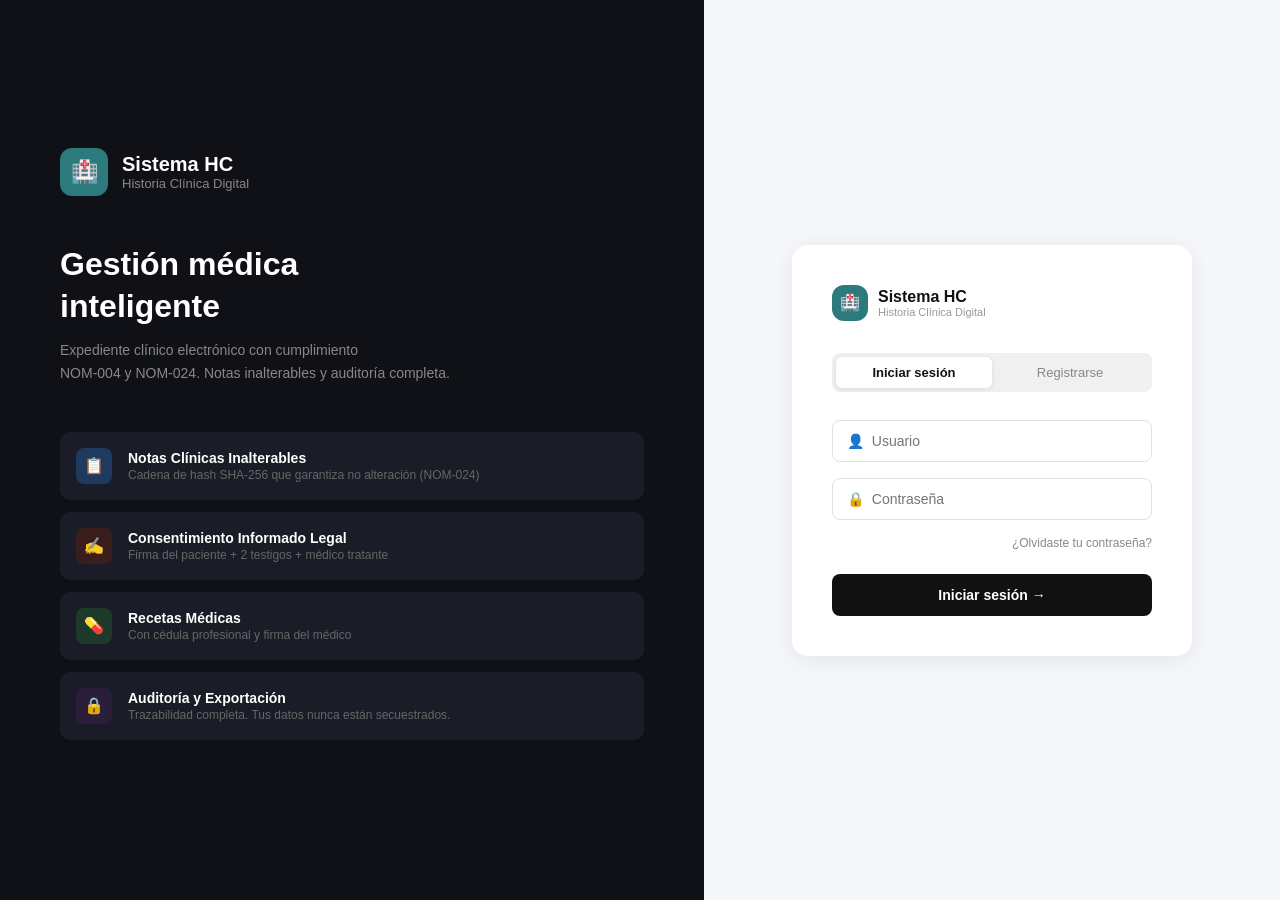
==== index.html @ fb15f599 "subir proyecto sin node_modules" ====
<!DOCTYPE html>
<html lang="es">
<head>
  <meta charset="UTF-8">
  <title>Sistema HC</title>
  <style>
    * { margin: 0; padding: 0; box-sizing: border-box; }
    body { font-family: Arial, sans-serif; display: flex; height: 100vh; }
    .izquierda { width: 55%; background: #0f1117; color: white; display: flex; flex-direction: column; justify-content: center; padding: 60px; }
    .logo { display: flex; align-items: center; gap: 14px; margin-bottom: 48px; }
    .logo-icono { width: 48px; height: 48px; background: #2c7a7b; border-radius: 12px; display: flex; align-items: center; justify-content: center; font-size: 22px; }
    .logo-texto h2 { font-size: 20px; font-weight: 700; }
    .logo-texto p { font-size: 13px; color: #888; }
    .titulo { font-size: 32px; font-weight: 700; margin-bottom: 12px; line-height: 1.3; }
    .subtitulo { font-size: 14px; color: #888; margin-bottom: 48px; line-height: 1.6; }
    .caracteristica { display: flex; align-items: center; gap: 16px; padding: 16px; border-radius: 10px; background: #1a1d27; margin-bottom: 12px; }
    .car-icono { width: 36px; height: 36px; border-radius: 8px; display: flex; align-items: center; justify-content: center; font-size: 16px; flex-shrink: 0; }
    .car-texto h4 { font-size: 14px; font-weight: 600; margin-bottom: 2px; }
    .car-texto p { font-size: 12px; color: #666; }
    .derecha { width: 45%; background: #f5f7fa; display: flex; align-items: center; justify-content: center; }
    .tarjeta { background: white; border-radius: 16px; padding: 40px; width: 400px; box-shadow: 0 4px 24px rgba(0,0,0,0.08); }
    .tarjeta-logo { display: flex; align-items: center; gap: 10px; margin-bottom: 32px; }
    .tarjeta-logo .logo-icono { width: 36px; height: 36px; font-size: 16px; }
    .tarjeta-logo h3 { font-size: 16px; font-weight: 700; color: #111; }
    .tarjeta-logo p { font-size: 11px; color: #999; }
    .tabs { display: flex; background: #f0f0f0; border-radius: 8px; padding: 4px; margin-bottom: 28px; }
    .tab { flex: 1; text-align: center; padding: 8px; border-radius: 6px; font-size: 13px; cursor: pointer; border: none; background: transparent; color: #888; }
    .tab.activo { background: white; color: #111; font-weight: 600; box-shadow: 0 1px 4px rgba(0,0,0,0.1); }
    .campo { margin-bottom: 16px; }
    .campo input, .campo select { width: 100%; padding: 12px 14px; border: 1.5px solid #e0e0e0; border-radius: 8px; font-size: 14px; outline: none; transition: border-color 0.2s; background: white; color: #333; }
    .campo input:focus, .campo select:focus { border-color: #2c7a7b; }
    .campo select { cursor: pointer; appearance: auto; }
    .campo-row { display: flex; gap: 10px; margin-bottom: 16px; }
    .campo-row .campo { flex: 1; margin-bottom: 0; }
    .olvide { text-align: right; font-size: 12px; color: #888; margin-bottom: 24px; cursor: pointer; }
    .btn-login { width: 100%; padding: 13px; background: #111; color: white; border: none; border-radius: 8px; font-size: 14px; font-weight: 600; cursor: pointer; transition: background 0.2s; }
    .btn-login:hover { background: #2c7a7b; }
    .btn-login:disabled { background: #999; cursor: not-allowed; }
    .error { background: #fff0f0; color: #c0392b; border-radius: 8px; padding: 10px 14px; font-size: 13px; margin-bottom: 16px; display: none; }
    .exito { background: #f0fff4; color: #27ae60; border-radius: 8px; padding: 10px 14px; font-size: 13px; margin-bottom: 16px; display: none; text-align: center; font-weight: 600; }
  </style>
</head>
<body>

  <div class="izquierda">
    <div class="logo">
      <div class="logo-icono">🏥</div>
      <div class="logo-texto"><h2>Sistema HC</h2><p>Historia Clínica Digital</p></div>
    </div>
    <h1 class="titulo">Gestión médica<br>inteligente</h1>
    <p class="subtitulo">Expediente clínico electrónico con cumplimiento<br>NOM-004 y NOM-024. Notas inalterables y auditoría completa.</p>
    <div class="caracteristica">
      <div class="car-icono" style="background:#1e3a5f">📋</div>
      <div class="car-texto"><h4>Notas Clínicas Inalterables</h4><p>Cadena de hash SHA-256 que garantiza no alteración (NOM-024)</p></div>
    </div>
    <div class="caracteristica">
      <div class="car-icono" style="background:#3a1e1e">✍️</div>
      <div class="car-texto"><h4>Consentimiento Informado Legal</h4><p>Firma del paciente + 2 testigos + médico tratante</p></div>
    </div>
    <div class="caracteristica">
      <div class="car-icono" style="background:#1e3a2a">💊</div>
      <div class="car-texto"><h4>Recetas Médicas</h4><p>Con cédula profesional y firma del médico</p></div>
    </div>
    <div class="caracteristica">
      <div class="car-icono" style="background:#2a1e3a">🔒</div>
      <div class="car-texto"><h4>Auditoría y Exportación</h4><p>Trazabilidad completa. Tus datos nunca están secuestrados.</p></div>
    </div>
  </div>

  <div class="derecha">
    <div class="tarjeta">
      <div class="tarjeta-logo">
        <div class="logo-icono">🏥</div>
        <div><h3>Sistema HC</h3><p>Historia Clínica Digital</p></div>
      </div>
      <div class="tabs">
        <button class="tab activo" id="tab-login" onclick="mostrarTab('login')">Iniciar sesión</button>
        <button class="tab" id="tab-registro" onclick="mostrarTab('registro')">Registrarse</button>
      </div>

      <div id="form-login">
        <div class="exito" id="exito-login"></div>
        <div class="error" id="error-login"></div>
        <div class="campo"><input type="text" id="login-usuario" placeholder="👤  Usuario"></div>
        <div class="campo"><input type="password" id="login-password" placeholder="🔒  Contraseña"></div>
        <div class="olvide" onclick="recuperarPassword()">¿Olvidaste tu contraseña?</div>
        <button class="btn-login" id="btn-login" onclick="login()">Iniciar sesión →</button>
      </div>

      <div id="form-registro" style="display:none">
        <div class="error" id="error-registro"></div>
        <div class="campo"><input type="text" id="reg-nombre" placeholder="👤  Nombre completo"></div>

        <div class="campo-row">
          <div class="campo">
            <select id="reg-titulo">
              <option value="" disabled selected>Título / Rol</option>
              <option value="Dr.">Dr. (Médico)</option>
              <option value="Dra.">Dra. (Médica)</option>
              <option value="Lic.">Lic. (Enfermería)</option>
              <option value="Sr.">Sr. (Otro)</option>
              <option value="Sra.">Sra. (Otro)</option>
            </select>
          </div>
          <div class="campo">
            <select id="reg-sexo">
              <option value="" disabled selected>Sexo</option>
              <option value="M">Masculino</option>
              <option value="F">Femenino</option>
            </select>
          </div>
        </div>

        <div class="campo" id="campo-cedula" style="display:none;">
          <input type="text" id="reg-cedula" placeholder="🎓  Cédula profesional">
        </div>

        <div class="campo"><input type="text" id="reg-usuario" placeholder="🏥  Usuario"></div>
        <div class="campo"><input type="password" id="reg-password" placeholder="🔒  Contraseña (mín. 6 caracteres)"></div>
        <div class="campo"><input type="password" id="reg-confirmar" placeholder="🔒  Confirmar contraseña"></div>
        <button class="btn-login" id="btn-registro" onclick="registro()">Crear cuenta →</button>
      </div>
    </div>
  </div>

  <script>
    document.querySelectorAll('input, select').forEach(el => {
      el.addEventListener('input', () => {
        document.getElementById('error-login').style.display = 'none';
        document.getElementById('error-registro').style.display = 'none';
        document.getElementById('exito-login').style.display = 'none';
      });
      el.addEventListener('change', () => {
        document.getElementById('error-registro').style.display = 'none';
      });
    });

    // Mostrar/ocultar cédula según título
    document.getElementById('reg-titulo').addEventListener('change', function() {
      const esMedico = this.value === 'Dr.' || this.value === 'Dra.';
      document.getElementById('campo-cedula').style.display = esMedico ? 'block' : 'none';
      if (!esMedico) document.getElementById('reg-cedula').value = '';
    });

    function mostrarTab(cual) {
      document.getElementById('tab-login').classList.toggle('activo', cual === 'login');
      document.getElementById('tab-registro').classList.toggle('activo', cual === 'registro');
      document.getElementById('form-login').style.display = cual === 'login' ? 'block' : 'none';
      document.getElementById('form-registro').style.display = cual === 'registro' ? 'block' : 'none';
      document.querySelectorAll('#form-login input, #form-registro input').forEach(i => i.value = '');
      document.querySelectorAll('#form-registro select').forEach(s => s.selectedIndex = 0);
      document.getElementById('campo-cedula').style.display = 'none';
      document.getElementById('error-login').style.display = 'none';
      document.getElementById('error-registro').style.display = 'none';
      if (cual === 'registro') document.getElementById('exito-login').style.display = 'none';
    }

    async function login() {
      const usuario = document.getElementById('login-usuario').value.trim();
      const password = document.getElementById('login-password').value;
      const error = document.getElementById('error-login');
      const btn = document.getElementById('btn-login');
      if (!usuario || !password) { error.textContent = 'Llena todos los campos.'; error.style.display = 'block'; return; }
      btn.disabled = true; btn.textContent = 'Verificando...';
      try {
        const res = await window.api.login(usuario, password);
        if (res.ok) { await window.api.irA('dashboard.html'); }
        else { error.textContent = res.error; error.style.display = 'block'; }
      } catch (e) { error.textContent = 'Error de conexión.'; error.style.display = 'block'; }
      finally { btn.disabled = false; btn.textContent = 'Iniciar sesión →'; }
    }

    async function registro() {
      const nombre = document.getElementById('reg-nombre').value.trim();
      const titulo = document.getElementById('reg-titulo').value;
      const sexo = document.getElementById('reg-sexo').value;
      const cedula = document.getElementById('reg-cedula').value.trim();
      const usuario = document.getElementById('reg-usuario').value.trim();
      const password = document.getElementById('reg-password').value;
      const confirmar = document.getElementById('reg-confirmar').value;
      const error = document.getElementById('error-registro');
      const btn = document.getElementById('btn-registro');

      if (!nombre || !titulo || !sexo || !usuario || !password || !confirmar) {
        error.textContent = 'Llena todos los campos obligatorios.'; error.style.display = 'block'; return;
      }
      const esMedico = titulo === 'Dr.' || titulo === 'Dra.';
      if (esMedico && !cedula) {
        error.textContent = 'La cédula profesional es obligatoria para médicos.'; error.style.display = 'block'; return;
      }

      btn.disabled = true; btn.textContent = 'Creando...';
      try {
        const res = await window.api.registro({ nombre, usuario, password, confirmar, cedula, titulo, sexo });
        if (res.ok) {
          mostrarTab('login');
          const exito = document.getElementById('exito-login');
          exito.textContent = '¡Cuenta creada! Ya puedes ingresar.';
          exito.style.display = 'block';
        } else { error.textContent = res.error; error.style.display = 'block'; }
      } catch (e) { error.textContent = 'Error de conexión.'; error.style.display = 'block'; }
      finally { btn.disabled = false; btn.textContent = 'Crear cuenta →'; }
    }

    function recuperarPassword() {
      const error = document.getElementById('error-login');
      error.textContent = 'Contacte al administrador del sistema.';
      error.style.display = 'block';
    }

    document.getElementById('login-password').addEventListener('keydown', (e) => { if (e.key === 'Enter') login(); });
    document.getElementById('reg-confirmar').addEventListener('keydown', (e) => { if (e.key === 'Enter') registro(); });
  </script>
</body>
</html>
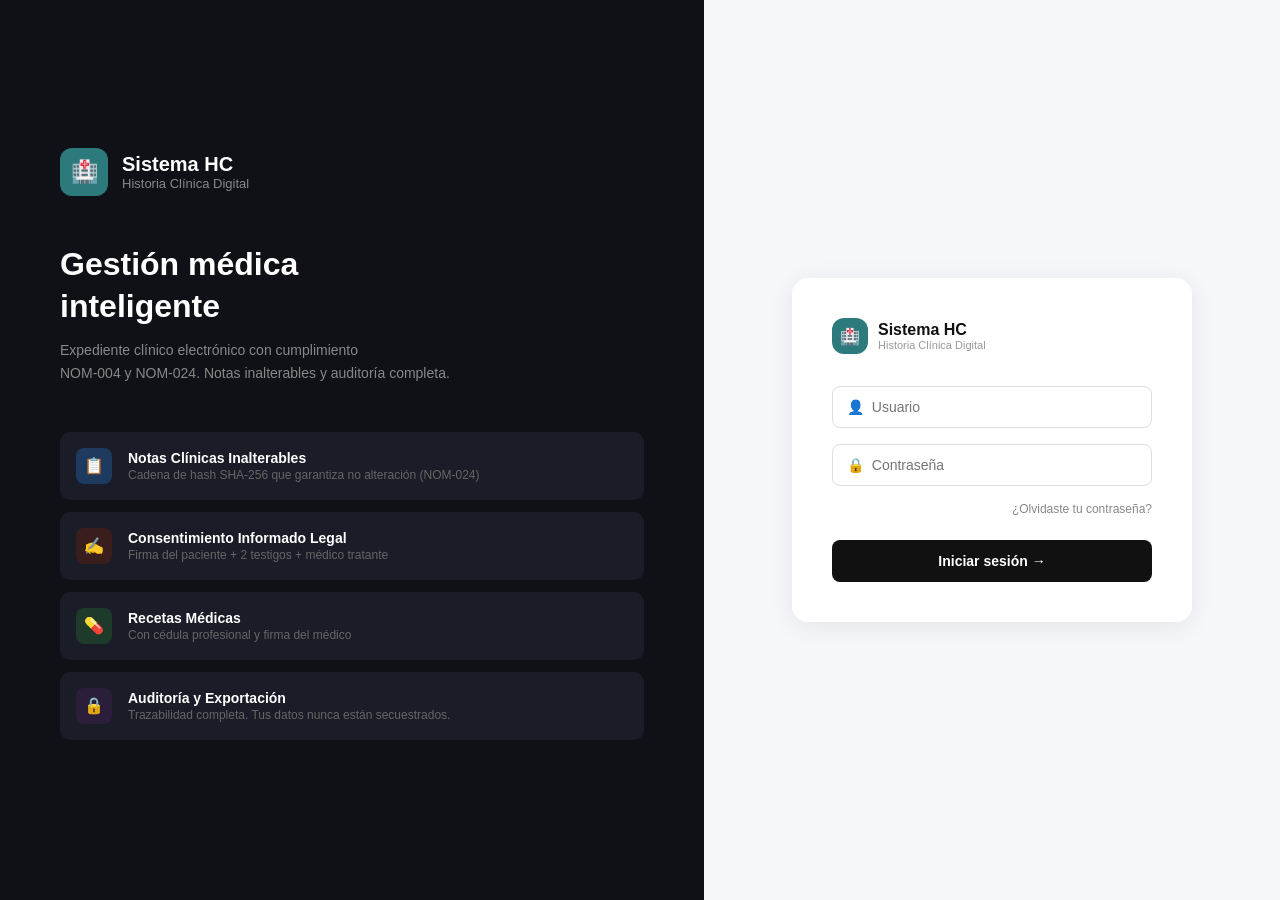
==== commit 8b85066d: "Fix critical login crash, restrict registration to admin only, harden security Agent-Logs-Url: https" ====
--- a/index.html
+++ b/index.html
@@ -23,9 +23,6 @@
     .tarjeta-logo .logo-icono { width: 36px; height: 36px; font-size: 16px; }
     .tarjeta-logo h3 { font-size: 16px; font-weight: 700; color: #111; }
     .tarjeta-logo p { font-size: 11px; color: #999; }
-    .tabs { display: flex; background: #f0f0f0; border-radius: 8px; padding: 4px; margin-bottom: 28px; }
-    .tab { flex: 1; text-align: center; padding: 8px; border-radius: 6px; font-size: 13px; cursor: pointer; border: none; background: transparent; color: #888; }
-    .tab.activo { background: white; color: #111; font-weight: 600; box-shadow: 0 1px 4px rgba(0,0,0,0.1); }
     .campo { margin-bottom: 16px; }
     .campo input, .campo select { width: 100%; padding: 12px 14px; border: 1.5px solid #e0e0e0; border-radius: 8px; font-size: 14px; outline: none; transition: border-color 0.2s; background: white; color: #333; }
     .campo input:focus, .campo select:focus { border-color: #2c7a7b; }
@@ -73,11 +70,6 @@
         <div class="logo-icono">🏥</div>
         <div><h3>Sistema HC</h3><p>Historia Clínica Digital</p></div>
       </div>
-      <div class="tabs">
-        <button class="tab activo" id="tab-login" onclick="mostrarTab('login')">Iniciar sesión</button>
-        <button class="tab" id="tab-registro" onclick="mostrarTab('registro')">Registrarse</button>
-      </div>
-
       <div id="form-login">
         <div class="exito" id="exito-login"></div>
         <div class="error" id="error-login"></div>
@@ -86,74 +78,16 @@
         <div class="olvide" onclick="recuperarPassword()">¿Olvidaste tu contraseña?</div>
         <button class="btn-login" id="btn-login" onclick="login()">Iniciar sesión →</button>
       </div>
-
-      <div id="form-registro" style="display:none">
-        <div class="error" id="error-registro"></div>
-        <div class="campo"><input type="text" id="reg-nombre" placeholder="👤  Nombre completo"></div>
-
-        <div class="campo-row">
-          <div class="campo">
-            <select id="reg-titulo">
-              <option value="" disabled selected>Título / Rol</option>
-              <option value="Dr.">Dr. (Médico)</option>
-              <option value="Dra.">Dra. (Médica)</option>
-              <option value="Lic.">Lic. (Enfermería)</option>
-              <option value="Sr.">Sr. (Otro)</option>
-              <option value="Sra.">Sra. (Otro)</option>
-            </select>
-          </div>
-          <div class="campo">
-            <select id="reg-sexo">
-              <option value="" disabled selected>Sexo</option>
-              <option value="M">Masculino</option>
-              <option value="F">Femenino</option>
-            </select>
-          </div>
-        </div>
-
-        <div class="campo" id="campo-cedula" style="display:none;">
-          <input type="text" id="reg-cedula" placeholder="🎓  Cédula profesional">
-        </div>
-
-        <div class="campo"><input type="text" id="reg-usuario" placeholder="🏥  Usuario"></div>
-        <div class="campo"><input type="password" id="reg-password" placeholder="🔒  Contraseña (mín. 6 caracteres)"></div>
-        <div class="campo"><input type="password" id="reg-confirmar" placeholder="🔒  Confirmar contraseña"></div>
-        <button class="btn-login" id="btn-registro" onclick="registro()">Crear cuenta →</button>
-      </div>
     </div>
   </div>
 
   <script>
-    document.querySelectorAll('input, select').forEach(el => {
+    document.querySelectorAll('input').forEach(el => {
       el.addEventListener('input', () => {
         document.getElementById('error-login').style.display = 'none';
-        document.getElementById('error-registro').style.display = 'none';
         document.getElementById('exito-login').style.display = 'none';
       });
-      el.addEventListener('change', () => {
-        document.getElementById('error-registro').style.display = 'none';
-      });
     });
-
-    // Mostrar/ocultar cédula según título
-    document.getElementById('reg-titulo').addEventListener('change', function() {
-      const esMedico = this.value === 'Dr.' || this.value === 'Dra.';
-      document.getElementById('campo-cedula').style.display = esMedico ? 'block' : 'none';
-      if (!esMedico) document.getElementById('reg-cedula').value = '';
-    });
-
-    function mostrarTab(cual) {
-      document.getElementById('tab-login').classList.toggle('activo', cual === 'login');
-      document.getElementById('tab-registro').classList.toggle('activo', cual === 'registro');
-      document.getElementById('form-login').style.display = cual === 'login' ? 'block' : 'none';
-      document.getElementById('form-registro').style.display = cual === 'registro' ? 'block' : 'none';
-      document.querySelectorAll('#form-login input, #form-registro input').forEach(i => i.value = '');
-      document.querySelectorAll('#form-registro select').forEach(s => s.selectedIndex = 0);
-      document.getElementById('campo-cedula').style.display = 'none';
-      document.getElementById('error-login').style.display = 'none';
-      document.getElementById('error-registro').style.display = 'none';
-      if (cual === 'registro') document.getElementById('exito-login').style.display = 'none';
-    }
 
     async function login() {
       const usuario = document.getElementById('login-usuario').value.trim();
@@ -170,38 +104,6 @@
       finally { btn.disabled = false; btn.textContent = 'Iniciar sesión →'; }
     }
 
-    async function registro() {
-      const nombre = document.getElementById('reg-nombre').value.trim();
-      const titulo = document.getElementById('reg-titulo').value;
-      const sexo = document.getElementById('reg-sexo').value;
-      const cedula = document.getElementById('reg-cedula').value.trim();
-      const usuario = document.getElementById('reg-usuario').value.trim();
-      const password = document.getElementById('reg-password').value;
-      const confirmar = document.getElementById('reg-confirmar').value;
-      const error = document.getElementById('error-registro');
-      const btn = document.getElementById('btn-registro');
-
-      if (!nombre || !titulo || !sexo || !usuario || !password || !confirmar) {
-        error.textContent = 'Llena todos los campos obligatorios.'; error.style.display = 'block'; return;
-      }
-      const esMedico = titulo === 'Dr.' || titulo === 'Dra.';
-      if (esMedico && !cedula) {
-        error.textContent = 'La cédula profesional es obligatoria para médicos.'; error.style.display = 'block'; return;
-      }
-
-      btn.disabled = true; btn.textContent = 'Creando...';
-      try {
-        const res = await window.api.registro({ nombre, usuario, password, confirmar, cedula, titulo, sexo });
-        if (res.ok) {
-          mostrarTab('login');
-          const exito = document.getElementById('exito-login');
-          exito.textContent = '¡Cuenta creada! Ya puedes ingresar.';
-          exito.style.display = 'block';
-        } else { error.textContent = res.error; error.style.display = 'block'; }
-      } catch (e) { error.textContent = 'Error de conexión.'; error.style.display = 'block'; }
-      finally { btn.disabled = false; btn.textContent = 'Crear cuenta →'; }
-    }
-
     function recuperarPassword() {
       const error = document.getElementById('error-login');
       error.textContent = 'Contacte al administrador del sistema.';
@@ -209,7 +111,6 @@
     }
 
     document.getElementById('login-password').addEventListener('keydown', (e) => { if (e.key === 'Enter') login(); });
-    document.getElementById('reg-confirmar').addEventListener('keydown', (e) => { if (e.key === 'Enter') registro(); });
   </script>
 </body>
 </html>
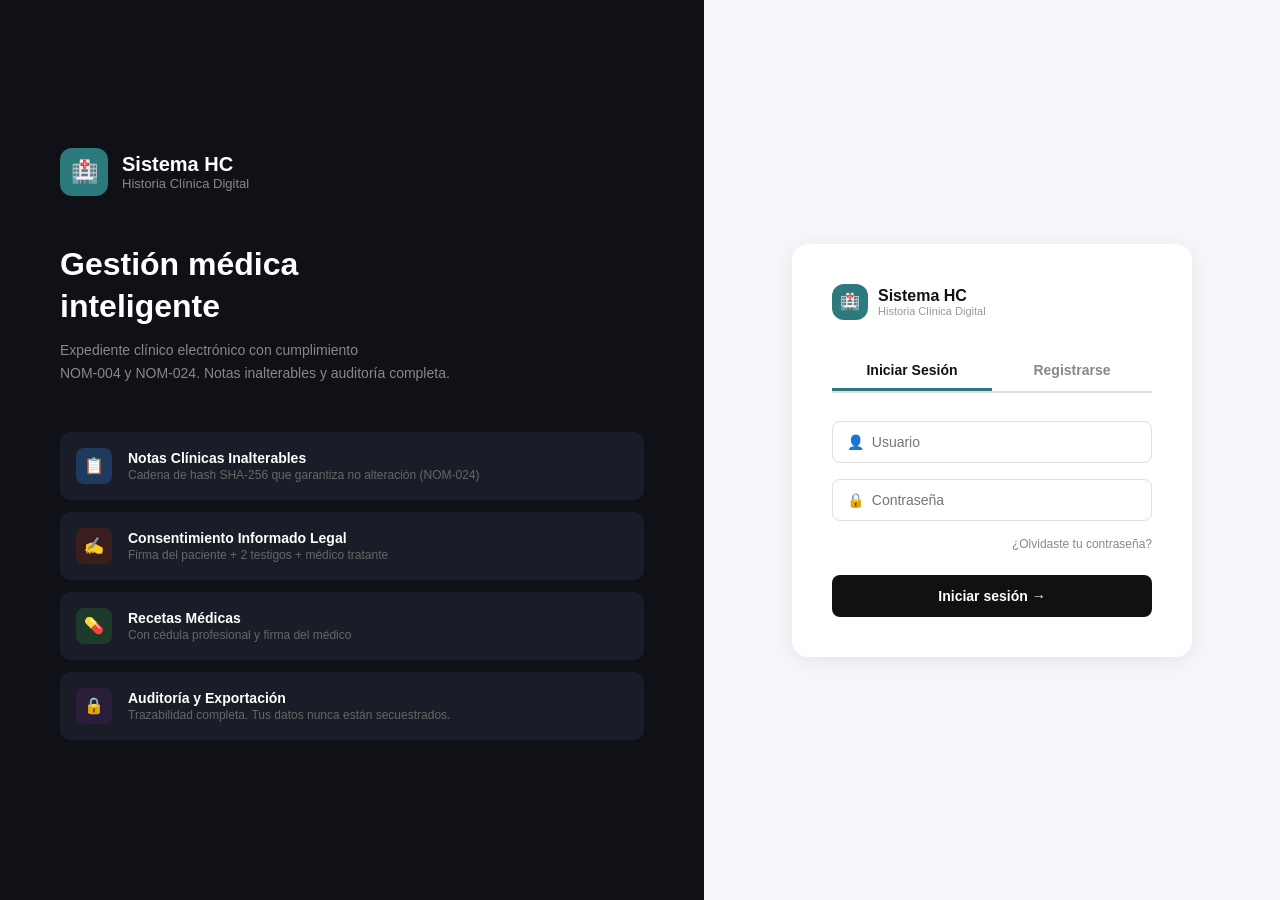
==== commit 981343bb: "fix: remove pipe validation, add registration flow with approval, user management Agent-Logs-Url: ht" ====
--- a/index.html
+++ b/index.html
@@ -29,6 +29,10 @@
     .campo select { cursor: pointer; appearance: auto; }
     .campo-row { display: flex; gap: 10px; margin-bottom: 16px; }
     .campo-row .campo { flex: 1; margin-bottom: 0; }
+    .tabs { display: flex; gap: 0; margin-bottom: 28px; border-bottom: 2px solid #e0e0e0; }
+    .tab-btn { flex: 1; padding: 10px; background: none; border: none; font-size: 14px; font-weight: 600; color: #888; cursor: pointer; border-bottom: 3px solid transparent; transition: all 0.2s; }
+    .tab-btn.activo { color: #111; border-bottom-color: #2c7a7b; }
+    .tab-btn:hover { color: #2c7a7b; }
     .olvide { text-align: right; font-size: 12px; color: #888; margin-bottom: 24px; cursor: pointer; }
     .btn-login { width: 100%; padding: 13px; background: #111; color: white; border: none; border-radius: 8px; font-size: 14px; font-weight: 600; cursor: pointer; transition: background 0.2s; }
     .btn-login:hover { background: #2c7a7b; }
@@ -70,6 +74,10 @@
         <div class="logo-icono">🏥</div>
         <div><h3>Sistema HC</h3><p>Historia Clínica Digital</p></div>
       </div>
+      <div class="tabs">
+        <button class="tab-btn activo" id="tab-login-btn" onclick="cambiarFormulario('login')">Iniciar Sesión</button>
+        <button class="tab-btn" id="tab-registro-btn" onclick="cambiarFormulario('registro')">Registrarse</button>
+      </div>
       <div id="form-login">
         <div class="exito" id="exito-login"></div>
         <div class="error" id="error-login"></div>
@@ -78,15 +86,66 @@
         <div class="olvide" onclick="recuperarPassword()">¿Olvidaste tu contraseña?</div>
         <button class="btn-login" id="btn-login" onclick="login()">Iniciar sesión →</button>
       </div>
+      <div id="form-registro" style="display:none;">
+        <div class="exito" id="exito-registro"></div>
+        <div class="error" id="error-registro"></div>
+        <div class="campo"><input type="text" id="reg-nombre" placeholder="👤  Nombre completo"></div>
+        <div class="campo-row">
+          <div class="campo">
+            <select id="reg-titulo">
+              <option value="" disabled selected>Título...</option>
+              <option value="Dr.">Dr. (Médico)</option>
+              <option value="Dra.">Dra. (Médica)</option>
+              <option value="Lic.">Lic. (Enfermería)</option>
+              <option value="Secretaria">Secretaria</option>
+              <option value="Sr.">Sr.</option>
+              <option value="Sra.">Sra.</option>
+            </select>
+          </div>
+          <div class="campo">
+            <select id="reg-sexo">
+              <option value="" disabled selected>Sexo...</option>
+              <option value="M">Masculino</option>
+              <option value="F">Femenino</option>
+            </select>
+          </div>
+        </div>
+        <div class="campo" id="reg-campo-cedula" style="display:none;"><input type="text" id="reg-cedula" placeholder="🏷️  Cédula Profesional"></div>
+        <div class="campo"><input type="text" id="reg-usuario" placeholder="🔤  Nombre de usuario"></div>
+        <div class="campo"><input type="password" id="reg-password" placeholder="🔒  Contraseña (mín. 8 car., 1 letra, 1 número)"></div>
+        <div class="campo"><input type="password" id="reg-confirmar" placeholder="🔒  Confirmar contraseña"></div>
+        <button class="btn-login" id="btn-registro" onclick="registrarse()">Crear Cuenta →</button>
+      </div>
     </div>
   </div>
 
   <script>
+    function cambiarFormulario(form) {
+      const isLogin = form === 'login';
+      document.getElementById('form-login').style.display = isLogin ? 'block' : 'none';
+      document.getElementById('form-registro').style.display = isLogin ? 'none' : 'block';
+      document.getElementById('tab-login-btn').classList.toggle('activo', isLogin);
+      document.getElementById('tab-registro-btn').classList.toggle('activo', !isLogin);
+      document.getElementById('error-login').style.display = 'none';
+      document.getElementById('error-registro').style.display = 'none';
+      document.getElementById('exito-login').style.display = 'none';
+      document.getElementById('exito-registro').style.display = 'none';
+    }
+
     document.querySelectorAll('input').forEach(el => {
       el.addEventListener('input', () => {
         document.getElementById('error-login').style.display = 'none';
         document.getElementById('exito-login').style.display = 'none';
+        document.getElementById('error-registro').style.display = 'none';
+        document.getElementById('exito-registro').style.display = 'none';
       });
+    });
+
+    // Show/hide cédula field in registration
+    document.getElementById('reg-titulo').addEventListener('change', function() {
+      const esMedico = this.value === 'Dr.' || this.value === 'Dra.';
+      document.getElementById('reg-campo-cedula').style.display = esMedico ? 'block' : 'none';
+      if (!esMedico) document.getElementById('reg-cedula').value = '';
     });
 
     async function login() {
@@ -104,6 +163,37 @@
       finally { btn.disabled = false; btn.textContent = 'Iniciar sesión →'; }
     }
 
+    async function registrarse() {
+      const error = document.getElementById('error-registro');
+      const exito = document.getElementById('exito-registro');
+      const btn = document.getElementById('btn-registro');
+      const nombre = document.getElementById('reg-nombre').value.trim();
+      const titulo = document.getElementById('reg-titulo').value;
+      const sexo = document.getElementById('reg-sexo').value;
+      const cedula = document.getElementById('reg-cedula').value.trim();
+      const usuario = document.getElementById('reg-usuario').value.trim();
+      const password = document.getElementById('reg-password').value;
+      const confirmar = document.getElementById('reg-confirmar').value;
+      if (!nombre || !titulo || !sexo || !usuario || !password || !confirmar) {
+        error.textContent = 'Llena todos los campos obligatorios.'; error.style.display = 'block'; return;
+      }
+      btn.disabled = true; btn.textContent = 'Creando cuenta...';
+      try {
+        const res = await window.api.registro({ nombre, usuario, password, confirmar, cedula, titulo, sexo });
+        if (res.ok) {
+          document.getElementById('reg-nombre').value = '';
+          document.getElementById('reg-usuario').value = '';
+          document.getElementById('reg-password').value = '';
+          document.getElementById('reg-confirmar').value = '';
+          document.getElementById('reg-cedula').value = '';
+          exito.textContent = res.mensaje || 'Cuenta creada. Un administrador debe aprobar tu acceso.';
+          exito.style.display = 'block';
+          setTimeout(() => cambiarFormulario('login'), 4000);
+        } else { error.textContent = res.error; error.style.display = 'block'; }
+      } catch (e) { error.textContent = 'Error de conexión.'; error.style.display = 'block'; }
+      finally { btn.disabled = false; btn.textContent = 'Crear Cuenta →'; }
+    }
+
     function recuperarPassword() {
       const error = document.getElementById('error-login');
       error.textContent = 'Contacte al administrador del sistema.';
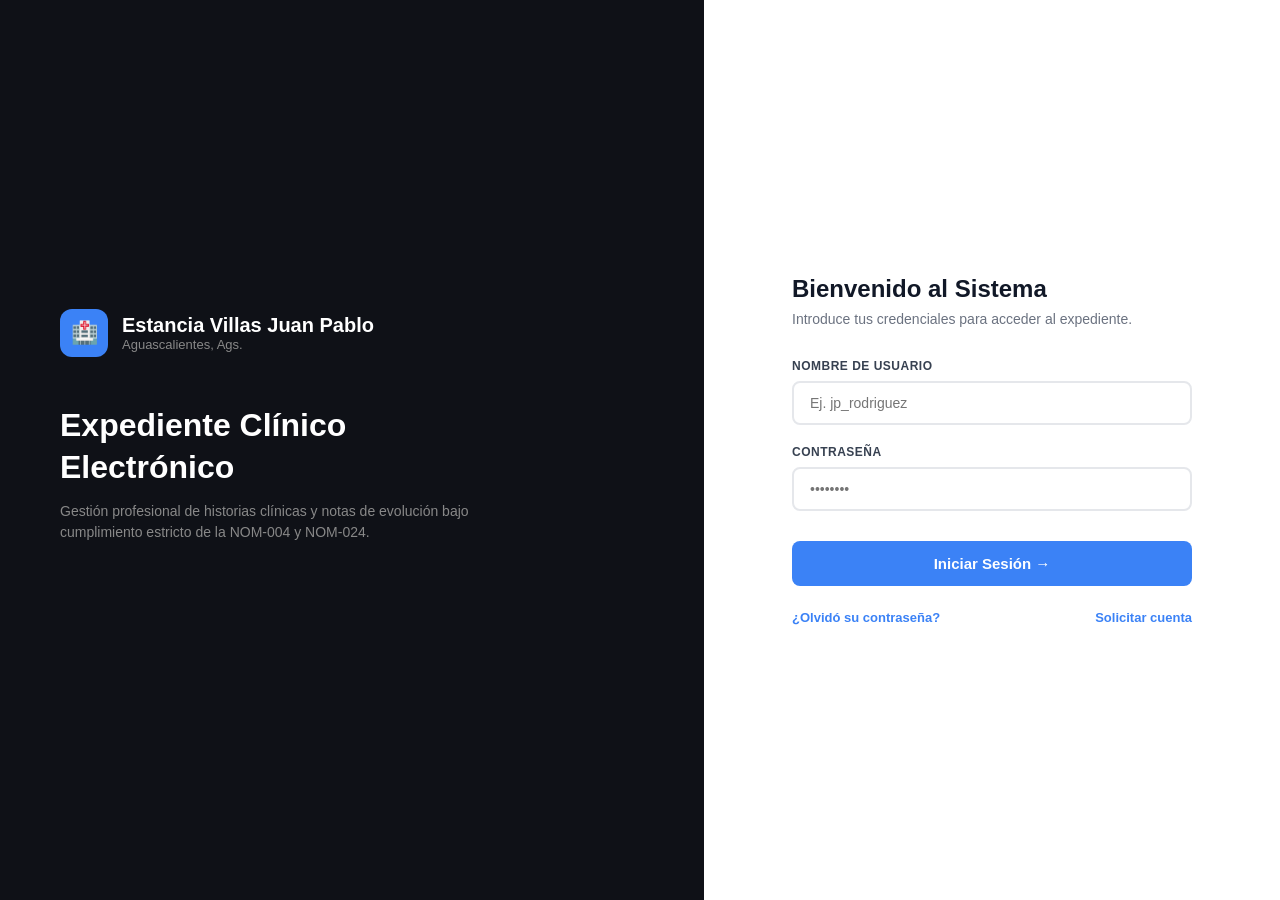
==== commit 1ffdcfc6: "feat: Reestructuración final de carpetas, limpieza de HTML y rutas corregidas" ====
--- a/index.html
+++ b/index.html
@@ -2,205 +2,110 @@
 <html lang="es">
 <head>
   <meta charset="UTF-8">
-  <title>Sistema HC</title>
-  <style>
-    * { margin: 0; padding: 0; box-sizing: border-box; }
-    body { font-family: Arial, sans-serif; display: flex; height: 100vh; }
-    .izquierda { width: 55%; background: #0f1117; color: white; display: flex; flex-direction: column; justify-content: center; padding: 60px; }
-    .logo { display: flex; align-items: center; gap: 14px; margin-bottom: 48px; }
-    .logo-icono { width: 48px; height: 48px; background: #2c7a7b; border-radius: 12px; display: flex; align-items: center; justify-content: center; font-size: 22px; }
-    .logo-texto h2 { font-size: 20px; font-weight: 700; }
-    .logo-texto p { font-size: 13px; color: #888; }
-    .titulo { font-size: 32px; font-weight: 700; margin-bottom: 12px; line-height: 1.3; }
-    .subtitulo { font-size: 14px; color: #888; margin-bottom: 48px; line-height: 1.6; }
-    .caracteristica { display: flex; align-items: center; gap: 16px; padding: 16px; border-radius: 10px; background: #1a1d27; margin-bottom: 12px; }
-    .car-icono { width: 36px; height: 36px; border-radius: 8px; display: flex; align-items: center; justify-content: center; font-size: 16px; flex-shrink: 0; }
-    .car-texto h4 { font-size: 14px; font-weight: 600; margin-bottom: 2px; }
-    .car-texto p { font-size: 12px; color: #666; }
-    .derecha { width: 45%; background: #f5f7fa; display: flex; align-items: center; justify-content: center; }
-    .tarjeta { background: white; border-radius: 16px; padding: 40px; width: 400px; box-shadow: 0 4px 24px rgba(0,0,0,0.08); }
-    .tarjeta-logo { display: flex; align-items: center; gap: 10px; margin-bottom: 32px; }
-    .tarjeta-logo .logo-icono { width: 36px; height: 36px; font-size: 16px; }
-    .tarjeta-logo h3 { font-size: 16px; font-weight: 700; color: #111; }
-    .tarjeta-logo p { font-size: 11px; color: #999; }
-    .campo { margin-bottom: 16px; }
-    .campo input, .campo select { width: 100%; padding: 12px 14px; border: 1.5px solid #e0e0e0; border-radius: 8px; font-size: 14px; outline: none; transition: border-color 0.2s; background: white; color: #333; }
-    .campo input:focus, .campo select:focus { border-color: #2c7a7b; }
-    .campo select { cursor: pointer; appearance: auto; }
-    .campo-row { display: flex; gap: 10px; margin-bottom: 16px; }
-    .campo-row .campo { flex: 1; margin-bottom: 0; }
-    .tabs { display: flex; gap: 0; margin-bottom: 28px; border-bottom: 2px solid #e0e0e0; }
-    .tab-btn { flex: 1; padding: 10px; background: none; border: none; font-size: 14px; font-weight: 600; color: #888; cursor: pointer; border-bottom: 3px solid transparent; transition: all 0.2s; }
-    .tab-btn.activo { color: #111; border-bottom-color: #2c7a7b; }
-    .tab-btn:hover { color: #2c7a7b; }
-    .olvide { text-align: right; font-size: 12px; color: #888; margin-bottom: 24px; cursor: pointer; }
-    .btn-login { width: 100%; padding: 13px; background: #111; color: white; border: none; border-radius: 8px; font-size: 14px; font-weight: 600; cursor: pointer; transition: background 0.2s; }
-    .btn-login:hover { background: #2c7a7b; }
-    .btn-login:disabled { background: #999; cursor: not-allowed; }
-    .error { background: #fff0f0; color: #c0392b; border-radius: 8px; padding: 10px 14px; font-size: 13px; margin-bottom: 16px; display: none; }
-    .exito { background: #f0fff4; color: #27ae60; border-radius: 8px; padding: 10px 14px; font-size: 13px; margin-bottom: 16px; display: none; text-align: center; font-weight: 600; }
-  </style>
+  <meta name="viewport" content="width=device-width, initial-scale=1.0">
+  <title>Estancia Villas Juan Pablo - Ingreso</title>
+  <link rel="stylesheet" href="./assets/css/login.css">
 </head>
 <body>
 
   <div class="izquierda">
     <div class="logo">
       <div class="logo-icono">🏥</div>
-      <div class="logo-texto"><h2>Sistema HC</h2><p>Historia Clínica Digital</p></div>
+      <div class="logo-texto">
+        <h2>Estancia Villas Juan Pablo</h2>
+        <p>Aguascalientes, Ags.</p>
+      </div>
     </div>
-    <h1 class="titulo">Gestión médica<br>inteligente</h1>
-    <p class="subtitulo">Expediente clínico electrónico con cumplimiento<br>NOM-004 y NOM-024. Notas inalterables y auditoría completa.</p>
-    <div class="caracteristica">
-      <div class="car-icono" style="background:#1e3a5f">📋</div>
-      <div class="car-texto"><h4>Notas Clínicas Inalterables</h4><p>Cadena de hash SHA-256 que garantiza no alteración (NOM-024)</p></div>
-    </div>
-    <div class="caracteristica">
-      <div class="car-icono" style="background:#3a1e1e">✍️</div>
-      <div class="car-texto"><h4>Consentimiento Informado Legal</h4><p>Firma del paciente + 2 testigos + médico tratante</p></div>
-    </div>
-    <div class="caracteristica">
-      <div class="car-icono" style="background:#1e3a2a">💊</div>
-      <div class="car-texto"><h4>Recetas Médicas</h4><p>Con cédula profesional y firma del médico</p></div>
-    </div>
-    <div class="caracteristica">
-      <div class="car-icono" style="background:#2a1e3a">🔒</div>
-      <div class="car-texto"><h4>Auditoría y Exportación</h4><p>Trazabilidad completa. Tus datos nunca están secuestrados.</p></div>
-    </div>
+    <h1 class="titulo">Expediente Clínico<br>Electrónico</h1>
+    <p class="subtitulo">Gestión profesional de historias clínicas y notas de evolución bajo cumplimiento estricto de la NOM-004 y NOM-024.</p>
   </div>
 
   <div class="derecha">
-    <div class="tarjeta">
-      <div class="tarjeta-logo">
-        <div class="logo-icono">🏥</div>
-        <div><h3>Sistema HC</h3><p>Historia Clínica Digital</p></div>
+    <div class="form-container" id="form-login">
+      <h3>Bienvenido al Sistema</h3>
+      <p>Introduce tus credenciales para acceder al expediente.</p>
+      
+      <div class="error-msg" id="error-login"></div>
+      
+      <div class="input-group">
+        <label>Nombre de Usuario</label>
+        <input type="text" id="login-usuario" placeholder="Ej. jp_rodriguez" style="text-transform:none;">
       </div>
-      <div class="tabs">
-        <button class="tab-btn activo" id="tab-login-btn" onclick="cambiarFormulario('login')">Iniciar Sesión</button>
-        <button class="tab-btn" id="tab-registro-btn" onclick="cambiarFormulario('registro')">Registrarse</button>
+      
+      <div class="input-group">
+        <label>Contraseña</label>
+        <input type="password" id="login-password" placeholder="••••••••" style="text-transform:none;">
       </div>
-      <div id="form-login">
-        <div class="exito" id="exito-login"></div>
-        <div class="error" id="error-login"></div>
-        <div class="campo"><input type="text" id="login-usuario" placeholder="👤  Usuario"></div>
-        <div class="campo"><input type="password" id="login-password" placeholder="🔒  Contraseña"></div>
-        <div class="olvide" onclick="recuperarPassword()">¿Olvidaste tu contraseña?</div>
-        <button class="btn-login" id="btn-login" onclick="login()">Iniciar sesión →</button>
+      
+      <button class="btn-submit" id="btn-login" onclick="iniciarSesion()">Iniciar Sesión →</button>
+      
+      <div class="links">
+        <a onclick="recuperarPassword()">¿Olvidó su contraseña?</a>
+        <a onclick="cambiarFormulario('registro')">Solicitar cuenta</a>
       </div>
-      <div id="form-registro" style="display:none;">
-        <div class="exito" id="exito-registro"></div>
-        <div class="error" id="error-registro"></div>
-        <div class="campo"><input type="text" id="reg-nombre" placeholder="👤  Nombre completo"></div>
-        <div class="campo-row">
-          <div class="campo">
-            <select id="reg-titulo">
-              <option value="" disabled selected>Título...</option>
-              <option value="Dr.">Dr. (Médico)</option>
-              <option value="Dra.">Dra. (Médica)</option>
-              <option value="Lic.">Lic. (Enfermería)</option>
-              <option value="Secretaria">Secretaria</option>
-              <option value="Sr.">Sr.</option>
-              <option value="Sra.">Sra.</option>
-            </select>
-          </div>
-          <div class="campo">
-            <select id="reg-sexo">
-              <option value="" disabled selected>Sexo...</option>
-              <option value="M">Masculino</option>
-              <option value="F">Femenino</option>
-            </select>
-          </div>
+    </div>
+
+    <div class="form-container hidden" id="form-registro" style="max-width: 480px;">
+      <h3>Solicitar Acceso</h3>
+      <p>Tus datos serán validados por el administrador del sistema.</p>
+      
+      <div class="error-msg" id="error-registro"></div>
+      <div class="success-msg" id="exito-registro"></div>
+      
+      <div class="grid-2">
+        <div class="input-group" style="grid-column: span 2;">
+          <label>Nombre Completo *</label>
+          <input type="text" id="reg-nombre" placeholder="Nombre y Apellidos">
         </div>
-        <div class="campo" id="reg-campo-cedula" style="display:none;"><input type="text" id="reg-cedula" placeholder="🏷️  Cédula Profesional"></div>
-        <div class="campo"><input type="text" id="reg-usuario" placeholder="🔤  Nombre de usuario"></div>
-        <div class="campo"><input type="password" id="reg-password" placeholder="🔒  Contraseña (mín. 8 car., 1 letra, 1 número)"></div>
-        <div class="campo"><input type="password" id="reg-confirmar" placeholder="🔒  Confirmar contraseña"></div>
-        <button class="btn-login" id="btn-registro" onclick="registrarse()">Crear Cuenta →</button>
+        
+        <div class="input-group">
+          <label>Título *</label>
+          <select id="reg-titulo">
+            <option value="Dr.">Dr.</option>
+            <option value="Dra.">Dra.</option>
+            <option value="Lic.">Lic. Enfermería</option>
+            <option value="Enf.">Enfermero/a</option>
+            <option value="Secretaria">Personal Admin.</option>
+          </select>
+        </div>
+        
+        <div class="input-group">
+          <label>Sexo *</label>
+          <select id="reg-sexo">
+            <option value="M">Masculino</option>
+            <option value="F">Femenino</option>
+          </select>
+        </div>
+        
+        <div class="input-group" style="grid-column: span 2;">
+          <label>Cédula Profesional (Opcional)</label>
+          <input type="text" id="reg-cedula" placeholder="12345678">
+        </div>
+        
+        <div class="input-group" style="grid-column: span 2;">
+          <label>Usuario Deseado *</label>
+          <input type="text" id="reg-usuario" placeholder="usuario123" style="text-transform:none;">
+        </div>
+        
+        <div class="input-group">
+          <label>Contraseña *</label>
+          <input type="password" id="reg-password" style="text-transform:none;">
+        </div>
+        
+        <div class="input-group">
+          <label>Confirmar *</label>
+          <input type="password" id="reg-confirmar" style="text-transform:none;">
+        </div>
+      </div>
+      
+      <button class="btn-submit" id="btn-registro" onclick="registrarCuenta()" style="margin-top: 10px;">Enviar Solicitud →</button>
+      
+      <div class="links" style="justify-content: center;">
+        <a onclick="cambiarFormulario('login')">← Volver al inicio</a>
       </div>
     </div>
   </div>
 
-  <script>
-    function cambiarFormulario(form) {
-      const isLogin = form === 'login';
-      document.getElementById('form-login').style.display = isLogin ? 'block' : 'none';
-      document.getElementById('form-registro').style.display = isLogin ? 'none' : 'block';
-      document.getElementById('tab-login-btn').classList.toggle('activo', isLogin);
-      document.getElementById('tab-registro-btn').classList.toggle('activo', !isLogin);
-      document.getElementById('error-login').style.display = 'none';
-      document.getElementById('error-registro').style.display = 'none';
-      document.getElementById('exito-login').style.display = 'none';
-      document.getElementById('exito-registro').style.display = 'none';
-    }
-
-    document.querySelectorAll('input').forEach(el => {
-      el.addEventListener('input', () => {
-        document.getElementById('error-login').style.display = 'none';
-        document.getElementById('exito-login').style.display = 'none';
-        document.getElementById('error-registro').style.display = 'none';
-        document.getElementById('exito-registro').style.display = 'none';
-      });
-    });
-
-    // Show/hide cédula field in registration
-    document.getElementById('reg-titulo').addEventListener('change', function() {
-      const esMedico = this.value === 'Dr.' || this.value === 'Dra.';
-      document.getElementById('reg-campo-cedula').style.display = esMedico ? 'block' : 'none';
-      if (!esMedico) document.getElementById('reg-cedula').value = '';
-    });
-
-    async function login() {
-      const usuario = document.getElementById('login-usuario').value.trim();
-      const password = document.getElementById('login-password').value;
-      const error = document.getElementById('error-login');
-      const btn = document.getElementById('btn-login');
-      if (!usuario || !password) { error.textContent = 'Llena todos los campos.'; error.style.display = 'block'; return; }
-      btn.disabled = true; btn.textContent = 'Verificando...';
-      try {
-        const res = await window.api.login(usuario, password);
-        if (res.ok) { await window.api.irA('dashboard.html'); }
-        else { error.textContent = res.error; error.style.display = 'block'; }
-      } catch (e) { error.textContent = 'Error de conexión.'; error.style.display = 'block'; }
-      finally { btn.disabled = false; btn.textContent = 'Iniciar sesión →'; }
-    }
-
-    async function registrarse() {
-      const error = document.getElementById('error-registro');
-      const exito = document.getElementById('exito-registro');
-      const btn = document.getElementById('btn-registro');
-      const nombre = document.getElementById('reg-nombre').value.trim();
-      const titulo = document.getElementById('reg-titulo').value;
-      const sexo = document.getElementById('reg-sexo').value;
-      const cedula = document.getElementById('reg-cedula').value.trim();
-      const usuario = document.getElementById('reg-usuario').value.trim();
-      const password = document.getElementById('reg-password').value;
-      const confirmar = document.getElementById('reg-confirmar').value;
-      if (!nombre || !titulo || !sexo || !usuario || !password || !confirmar) {
-        error.textContent = 'Llena todos los campos obligatorios.'; error.style.display = 'block'; return;
-      }
-      btn.disabled = true; btn.textContent = 'Creando cuenta...';
-      try {
-        const res = await window.api.registro({ nombre, usuario, password, confirmar, cedula, titulo, sexo });
-        if (res.ok) {
-          document.getElementById('reg-nombre').value = '';
-          document.getElementById('reg-usuario').value = '';
-          document.getElementById('reg-password').value = '';
-          document.getElementById('reg-confirmar').value = '';
-          document.getElementById('reg-cedula').value = '';
-          exito.textContent = res.mensaje || 'Cuenta creada. Un administrador debe aprobar tu acceso.';
-          exito.style.display = 'block';
-          setTimeout(() => cambiarFormulario('login'), 4000);
-        } else { error.textContent = res.error; error.style.display = 'block'; }
-      } catch (e) { error.textContent = 'Error de conexión.'; error.style.display = 'block'; }
-      finally { btn.disabled = false; btn.textContent = 'Crear Cuenta →'; }
-    }
-
-    function recuperarPassword() {
-      const error = document.getElementById('error-login');
-      error.textContent = 'Contacte al administrador del sistema.';
-      error.style.display = 'block';
-    }
-
-    document.getElementById('login-password').addEventListener('keydown', (e) => { if (e.key === 'Enter') login(); });
-  </script>
+  <script src="./assets/js/login.js"></script>
 </body>
 </html>
--- a/assets/css/login.css
+++ b/assets/css/login.css
@@ -0,0 +1,27 @@
+* { margin: 0; padding: 0; box-sizing: border-box; }
+body { font-family: 'Segoe UI', Arial, sans-serif; display: flex; height: 100vh; }
+.izquierda { width: 55%; background: #0f1117; color: white; display: flex; flex-direction: column; justify-content: center; padding: 60px; }
+.logo { display: flex; align-items: center; gap: 14px; margin-bottom: 48px; }
+.logo-icono { width: 48px; height: 48px; background: #3b82f6; border-radius: 12px; display: flex; align-items: center; justify-content: center; font-size: 22px; }
+.logo-texto h2 { font-size: 20px; font-weight: 700; }
+.logo-texto p { font-size: 13px; color: #888; }
+.titulo { font-size: 32px; font-weight: 700; margin-bottom: 12px; line-height: 1.3; }
+.subtitulo { font-size: 14px; color: #888; margin-bottom: 48px; line-height: 1.5; max-width: 80%; }
+.derecha { width: 45%; background: white; display: flex; flex-direction: column; justify-content: center; padding: 60px; position: relative; }
+.form-container { width: 100%; max-width: 400px; margin: 0 auto; }
+.form-container h3 { font-size: 24px; font-weight: 700; margin-bottom: 8px; color: #111827; }
+.form-container p { font-size: 14px; color: #6b7280; margin-bottom: 32px; }
+.input-group { margin-bottom: 20px; }
+.input-group label { display: block; font-size: 12px; font-weight: 600; color: #374151; margin-bottom: 8px; text-transform: uppercase; letter-spacing: 0.5px; }
+.input-group input, .input-group select { width: 100%; padding: 12px 16px; border: 2px solid #e5e7eb; border-radius: 8px; font-size: 14px; transition: all 0.2s; outline: none; }
+.input-group input:focus, .input-group select:focus { border-color: #3b82f6; box-shadow: 0 0 0 3px rgba(59, 130, 246, 0.1); }
+.btn-submit { width: 100%; padding: 14px; background: #3b82f6; color: white; border: none; border-radius: 8px; font-size: 15px; font-weight: 600; cursor: pointer; transition: background 0.2s; margin-top: 10px; }
+.btn-submit:hover { background: #2563eb; }
+.btn-submit:disabled { background: #9ca3af; cursor: not-allowed; }
+.links { display: flex; justify-content: space-between; margin-top: 24px; font-size: 13px; }
+.links a { color: #3b82f6; text-decoration: none; font-weight: 600; cursor: pointer; }
+.links a:hover { text-decoration: underline; }
+.error-msg { background: #fef2f2; color: #dc2626; padding: 12px; border-radius: 8px; font-size: 13px; margin-bottom: 20px; display: none; border: 1px solid #fecaca; }
+.success-msg { background: #f0fdf4; color: #16a34a; padding: 12px; border-radius: 8px; font-size: 13px; margin-bottom: 20px; display: none; border: 1px solid #bbf7d0; }
+.hidden { display: none; }
+.grid-2 { display: grid; grid-template-columns: 1fr 1fr; gap: 15px; }
